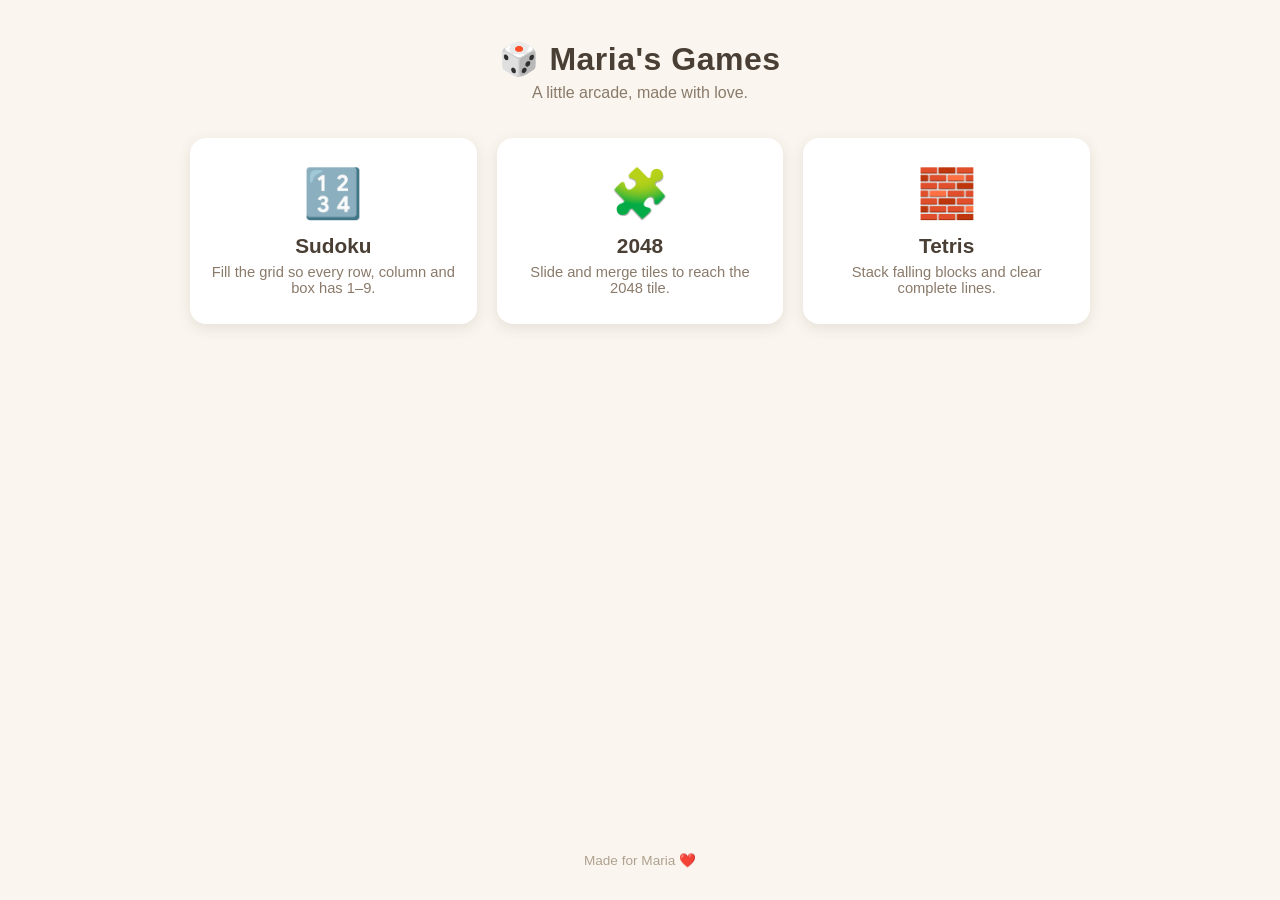
==== index.html @ 68cc4402 "Maria's Games: Sudoku, 2048 and Tetris static site Co-Authored-By: Claude Fable 5 <noreply@anthropic" ====
<!DOCTYPE html>
<html lang="en">
<head>
<meta charset="UTF-8">
<meta name="viewport" content="width=device-width, initial-scale=1.0">
<title>Maria's Games</title>
<link rel="icon" href="data:image/svg+xml,<svg xmlns=%22http://www.w3.org/2000/svg%22 viewBox=%220 0 100 100%22><text y=%22.9em%22 font-size=%2290%22>🎲</text></svg>">
<link rel="stylesheet" href="style.css">
</head>
<body>
<header class="site">
  <h1>🎲 Maria's Games</h1>
  <p class="tagline">A little arcade, made with love.</p>
</header>
<main>
  <div class="game-grid">
    <a class="game-card" href="sudoku.html">
      <span class="emoji">🔢</span>
      <h2>Sudoku</h2>
      <p>Fill the grid so every row, column and box has 1–9.</p>
    </a>
    <a class="game-card" href="2048.html">
      <span class="emoji">🧩</span>
      <h2>2048</h2>
      <p>Slide and merge tiles to reach the 2048 tile.</p>
    </a>
    <a class="game-card" href="tetris.html">
      <span class="emoji">🧱</span>
      <h2>Tetris</h2>
      <p>Stack falling blocks and clear complete lines.</p>
    </a>
  </div>
</main>
<footer class="site">Made for Maria ❤️</footer>
</body>
</html>
---- style.css ----
/* Shared look for Maria's Games */
* { box-sizing: border-box; margin: 0; padding: 0; }

:root {
  --bg: #faf6ef;
  --card: #ffffff;
  --ink: #4a3f35;
  --accent: #e2707a;
  --accent-dark: #c9545f;
  --soft: #f0e6d8;
  --shadow: 0 4px 14px rgba(74, 63, 53, 0.12);
}

body {
  font-family: -apple-system, BlinkMacSystemFont, "Segoe UI", Roboto, sans-serif;
  background: var(--bg);
  color: var(--ink);
  min-height: 100vh;
  display: flex;
  flex-direction: column;
  align-items: center;
  padding: 16px;
}

header.site {
  text-align: center;
  margin: 24px 0 8px;
}

header.site h1 {
  font-size: 2rem;
  letter-spacing: 0.5px;
}

header.site h1 a {
  color: var(--ink);
  text-decoration: none;
}

header.site p.tagline {
  color: #8a7a6a;
  margin-top: 6px;
}

a.back {
  display: inline-block;
  margin-top: 6px;
  color: var(--accent-dark);
  text-decoration: none;
  font-weight: 600;
}
a.back:hover { text-decoration: underline; }

main {
  width: 100%;
  max-width: 900px;
  display: flex;
  flex-direction: column;
  align-items: center;
  flex: 1;
}

/* Landing page cards */
.game-grid {
  display: grid;
  grid-template-columns: repeat(auto-fit, minmax(220px, 1fr));
  gap: 20px;
  width: 100%;
  margin-top: 28px;
}

.game-card {
  background: var(--card);
  border-radius: 16px;
  box-shadow: var(--shadow);
  padding: 28px 20px;
  text-align: center;
  text-decoration: none;
  color: var(--ink);
  transition: transform 0.15s ease, box-shadow 0.15s ease;
}

.game-card:hover {
  transform: translateY(-4px);
  box-shadow: 0 8px 22px rgba(74, 63, 53, 0.18);
}

.game-card .emoji { font-size: 3rem; display: block; margin-bottom: 12px; }
.game-card h2 { font-size: 1.3rem; margin-bottom: 6px; }
.game-card p { color: #8a7a6a; font-size: 0.92rem; }

/* Game pages */
.panel {
  background: var(--card);
  border-radius: 16px;
  box-shadow: var(--shadow);
  padding: 20px;
  margin-top: 16px;
}

.hud {
  display: flex;
  gap: 12px;
  justify-content: center;
  flex-wrap: wrap;
  margin: 12px 0;
}

.hud .stat {
  background: var(--soft);
  border-radius: 10px;
  padding: 8px 16px;
  text-align: center;
  min-width: 90px;
}

.hud .stat .label { font-size: 0.72rem; text-transform: uppercase; letter-spacing: 1px; color: #8a7a6a; }
.hud .stat .value { font-size: 1.25rem; font-weight: 700; }

button.btn {
  font: inherit;
  font-weight: 600;
  background: var(--accent);
  color: #fff;
  border: none;
  border-radius: 10px;
  padding: 10px 18px;
  cursor: pointer;
  transition: background 0.15s ease;
}
button.btn:hover { background: var(--accent-dark); }
button.btn.secondary { background: var(--soft); color: var(--ink); }
button.btn.secondary:hover { background: #e4d8c4; }

.controls-hint { color: #8a7a6a; font-size: 0.85rem; text-align: center; margin-top: 10px; }

footer.site {
  margin-top: 32px;
  padding: 16px;
  color: #b0a290;
  font-size: 0.85rem;
  text-align: center;
}
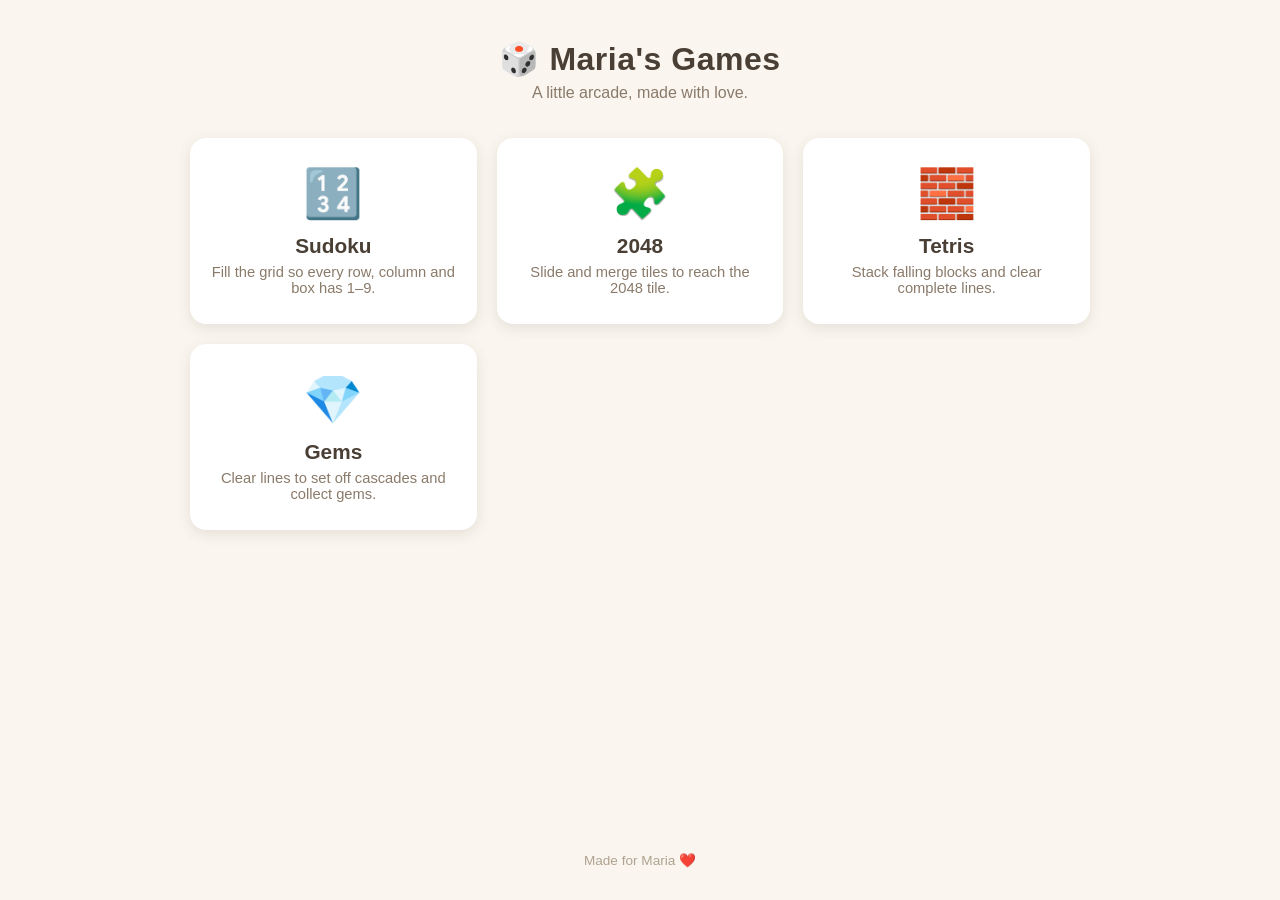
==== commit e015b426: "Add Gems: cascade Tetris variant with collectible gems Co-Authored-By: Claude Fable 5 <noreply@anthr" ====
--- a/index.html
+++ b/index.html
@@ -29,6 +29,11 @@
       <h2>Tetris</h2>
       <p>Stack falling blocks and clear complete lines.</p>
     </a>
+    <a class="game-card" href="gems.html">
+      <span class="emoji">💎</span>
+      <h2>Gems</h2>
+      <p>Clear lines to set off cascades and collect gems.</p>
+    </a>
   </div>
 </main>
 <footer class="site">Made for Maria ❤️</footer>
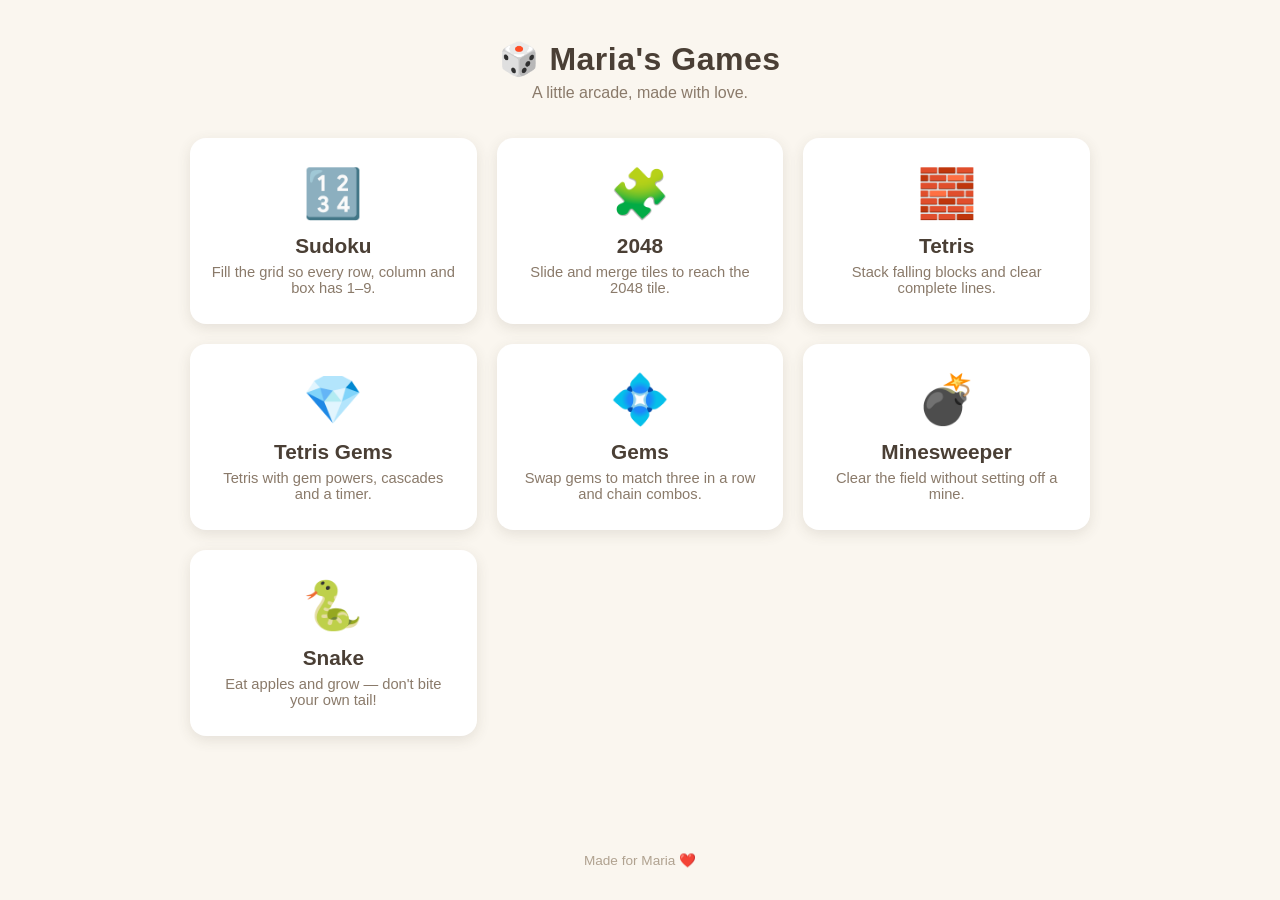
==== commit da90b64a: "Rename Gems to Tetris Gems; add match-3 Gems, Minesweeper and Snake Co-Authored-By: Claude Fable 5 <" ====
--- a/index.html
+++ b/index.html
@@ -6,6 +6,8 @@
 <title>Maria's Games</title>
 <link rel="icon" href="data:image/svg+xml,<svg xmlns=%22http://www.w3.org/2000/svg%22 viewBox=%220 0 100 100%22><text y=%22.9em%22 font-size=%2290%22>🎲</text></svg>">
 <link rel="stylesheet" href="style.css">
+<script async src="https://pagead2.googlesyndication.com/pagead/js/adsbygoogle.js?client=ca-pub-5441764367815214"
+     crossorigin="anonymous"></script>
 </head>
 <body>
 <header class="site">
@@ -29,10 +31,25 @@
       <h2>Tetris</h2>
       <p>Stack falling blocks and clear complete lines.</p>
     </a>
+    <a class="game-card" href="tetris-gems.html">
+      <span class="emoji">💎</span>
+      <h2>Tetris Gems</h2>
+      <p>Tetris with gem powers, cascades and a timer.</p>
+    </a>
     <a class="game-card" href="gems.html">
-      <span class="emoji">💎</span>
+      <span class="emoji">💠</span>
       <h2>Gems</h2>
-      <p>Clear lines to set off cascades and collect gems.</p>
+      <p>Swap gems to match three in a row and chain combos.</p>
+    </a>
+    <a class="game-card" href="mines.html">
+      <span class="emoji">💣</span>
+      <h2>Minesweeper</h2>
+      <p>Clear the field without setting off a mine.</p>
+    </a>
+    <a class="game-card" href="snake.html">
+      <span class="emoji">🐍</span>
+      <h2>Snake</h2>
+      <p>Eat apples and grow — don't bite your own tail!</p>
     </a>
   </div>
 </main>
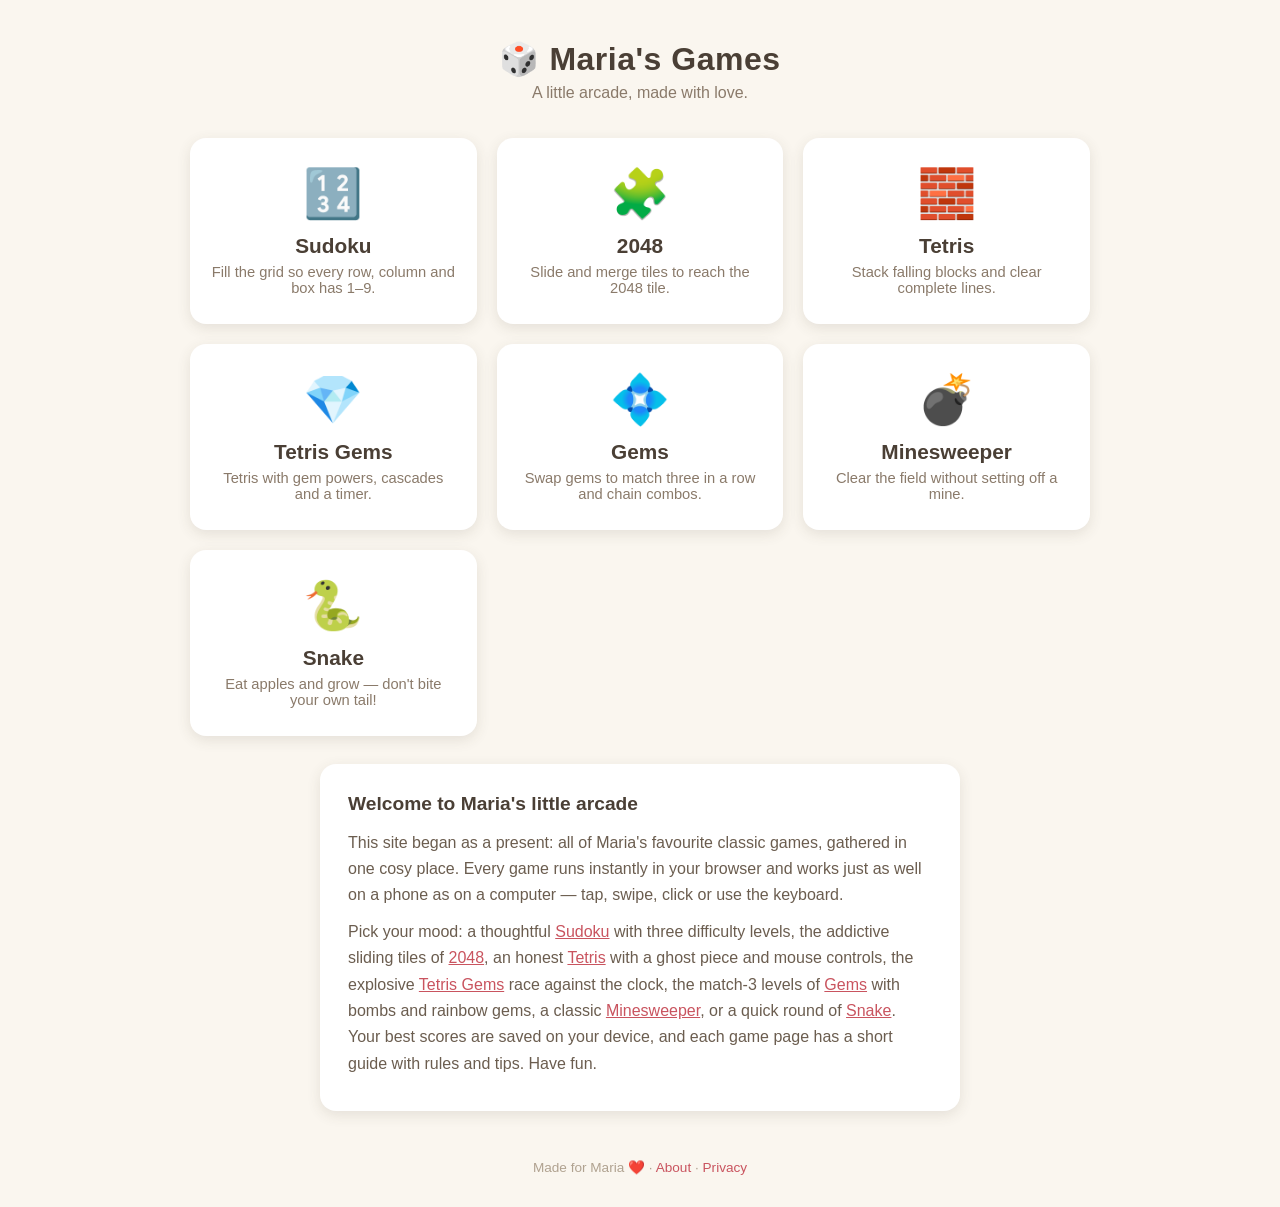
==== commit 2ef671b3: "Add real content for AdSense review: game guides, about, privacy policy, sitemap Co-Authored-By: Cla" ====
--- a/index.html
+++ b/index.html
@@ -3,7 +3,8 @@
 <head>
 <meta charset="UTF-8">
 <meta name="viewport" content="width=device-width, initial-scale=1.0">
-<title>Maria's Games</title>
+<title>Maria's Games — free classic browser games</title>
+<meta name="description" content="Play Sudoku, 2048, Tetris, match-3 Gems, Minesweeper and Snake free in your browser. No accounts, no downloads — just classic games made with love.">
 <link rel="icon" href="data:image/svg+xml,<svg xmlns=%22http://www.w3.org/2000/svg%22 viewBox=%220 0 100 100%22><text y=%22.9em%22 font-size=%2290%22>🎲</text></svg>">
 <link rel="stylesheet" href="style.css">
 <script async src="https://pagead2.googlesyndication.com/pagead/js/adsbygoogle.js?client=ca-pub-5441764367815214"
@@ -52,7 +53,21 @@
       <p>Eat apples and grow — don't bite your own tail!</p>
     </a>
   </div>
+  <section class="game-info">
+    <h2>Welcome to Maria's little arcade</h2>
+    <p>This site began as a present: all of Maria's favourite classic games, gathered in
+    one cosy place. Every game runs instantly in your browser and works just as well on a
+    phone as on a computer — tap, swipe, click or use the keyboard.</p>
+    <p>Pick your mood: a thoughtful <a href="sudoku.html">Sudoku</a> with three difficulty
+    levels, the addictive sliding tiles of <a href="2048.html">2048</a>, an honest
+    <a href="tetris.html">Tetris</a> with a ghost piece and mouse controls, the explosive
+    <a href="tetris-gems.html">Tetris Gems</a> race against the clock, the match-3 levels of
+    <a href="gems.html">Gems</a> with bombs and rainbow gems, a classic
+    <a href="mines.html">Minesweeper</a>, or a quick round of <a href="snake.html">Snake</a>.
+    Your best scores are saved on your device, and each game page has a short guide with
+    rules and tips. Have fun.</p>
+  </section>
 </main>
-<footer class="site">Made for Maria ❤️</footer>
+<footer class="site">Made for Maria ❤️ · <a href="about.html">About</a> · <a href="privacy.html">Privacy</a></footer>
 </body>
 </html>
--- a/style.css
+++ b/style.css
@@ -134,6 +134,43 @@
 
 .controls-hint { color: #8a7a6a; font-size: 0.85rem; text-align: center; margin-top: 10px; }
 
+/* Break-reminder popup */
+.fxb-back {
+  position: fixed;
+  inset: 0;
+  background: rgba(58, 49, 69, 0.55);
+  display: flex;
+  align-items: center;
+  justify-content: center;
+  z-index: 1000;
+  padding: 16px;
+  animation: fxbfade 0.3s ease;
+}
+.fxb-card {
+  background: var(--card);
+  border-radius: 20px;
+  padding: 28px 24px;
+  max-width: 340px;
+  text-align: center;
+  box-shadow: 0 12px 40px rgba(0, 0, 0, 0.3);
+  animation: fxbpop 0.45s cubic-bezier(0.3, 1.4, 0.5, 1);
+}
+.fxb-card h2 { margin-bottom: 10px; color: var(--ink); }
+.fxb-card p { color: #8a7a6a; line-height: 1.55; margin-bottom: 18px; }
+.fxb-emoji { font-size: 3.2rem; margin-bottom: 8px; animation: fxbbounce 1.4s ease infinite; }
+@keyframes fxbfade { from { opacity: 0; } }
+@keyframes fxbpop { from { scale: 0.6; opacity: 0; } }
+@keyframes fxbbounce { 0%, 100% { translate: 0 0; } 50% { translate: 0 -8px; } }
+
+.fx-shake { animation: fxshake 0.4s ease; }
+@keyframes fxshake {
+  0%, 100% { translate: 0 0; }
+  20% { translate: -6px 3px; }
+  40% { translate: 5px -4px; }
+  60% { translate: -4px -3px; }
+  80% { translate: 3px 4px; }
+}
+
 footer.site {
   margin-top: 32px;
   padding: 16px;
@@ -141,3 +178,24 @@
   font-size: 0.85rem;
   text-align: center;
 }
+
+footer.site a { color: var(--accent-dark); text-decoration: none; }
+footer.site a:hover { text-decoration: underline; }
+
+/* Text content sections (game guides, about, privacy) */
+.game-info {
+  max-width: 640px;
+  width: 100%;
+  margin-top: 28px;
+  background: var(--card);
+  border-radius: 16px;
+  box-shadow: var(--shadow);
+  padding: 24px 28px;
+  line-height: 1.65;
+}
+.game-info h2 { margin-bottom: 10px; font-size: 1.2rem; }
+.game-info h3 { margin: 16px 0 6px; font-size: 1.05rem; }
+.game-info p { margin-bottom: 10px; color: #6b5d4f; }
+.game-info ul { margin: 0 0 10px 20px; color: #6b5d4f; }
+.game-info li { margin-bottom: 6px; }
+.game-info a { color: var(--accent-dark); }
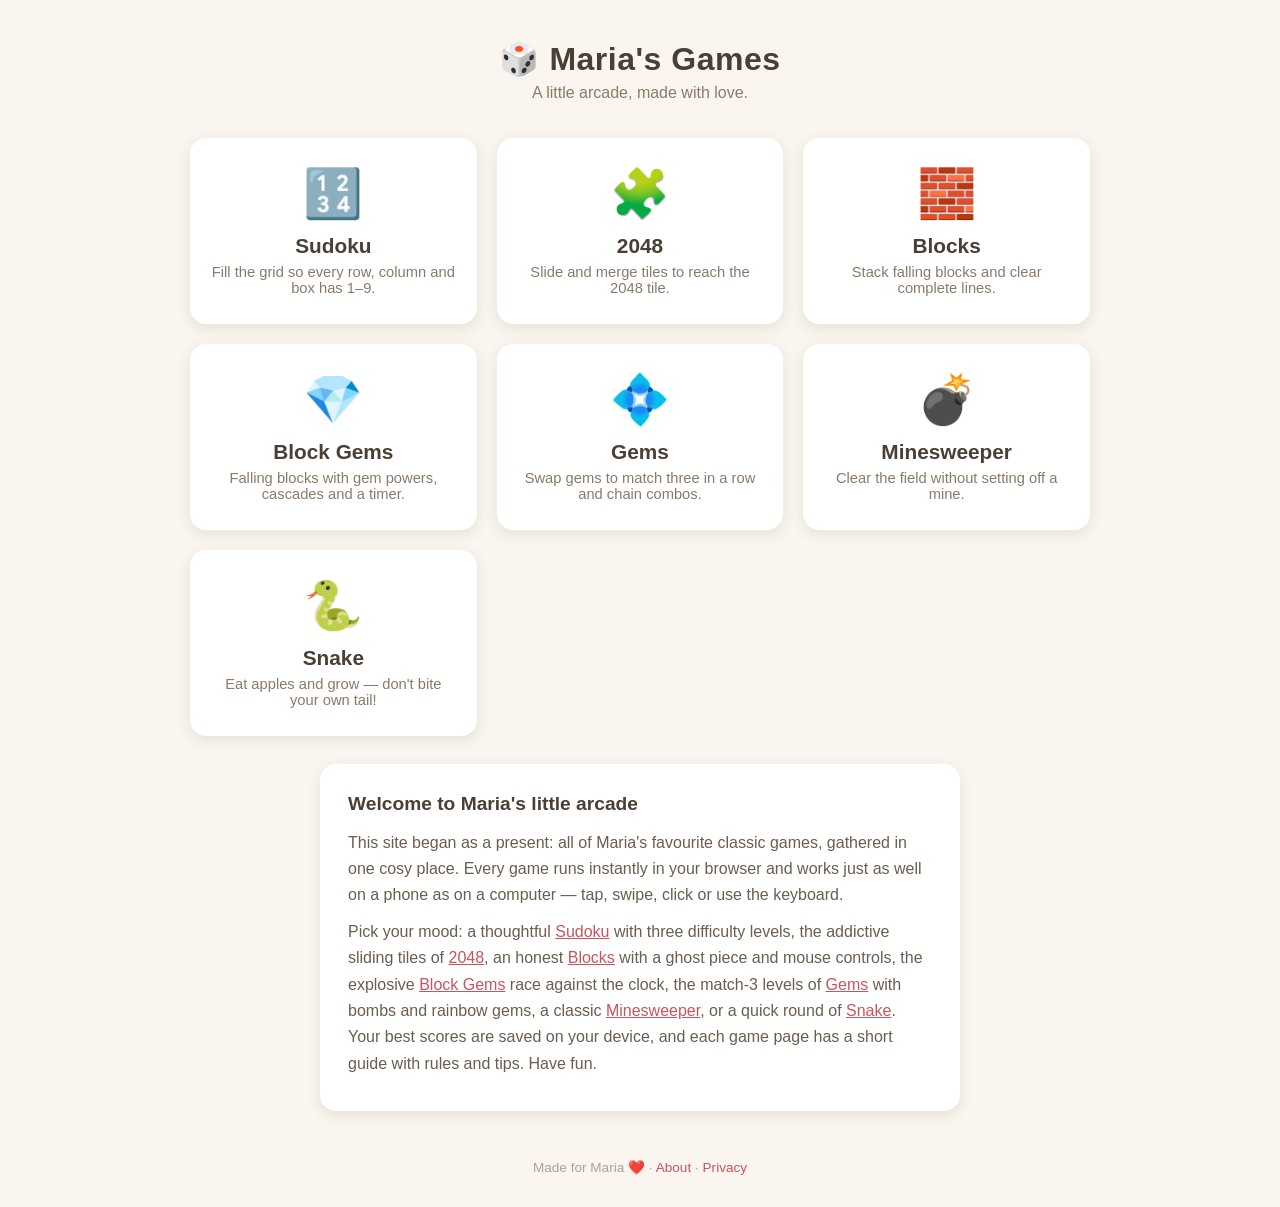
==== commit e64fc0a2: "Rename Tetris to Blocks and Tetris Gems to Block Gems; redirect old URLs Co-Authored-By: Claude Fabl" ====
--- a/index.html
+++ b/index.html
@@ -4,7 +4,7 @@
 <meta charset="UTF-8">
 <meta name="viewport" content="width=device-width, initial-scale=1.0">
 <title>Maria's Games — free classic browser games</title>
-<meta name="description" content="Play Sudoku, 2048, Tetris, match-3 Gems, Minesweeper and Snake free in your browser. No accounts, no downloads — just classic games made with love.">
+<meta name="description" content="Play Sudoku, 2048, Blocks, match-3 Gems, Minesweeper and Snake free in your browser. No accounts, no downloads — just classic games made with love.">
 <link rel="icon" href="data:image/svg+xml,<svg xmlns=%22http://www.w3.org/2000/svg%22 viewBox=%220 0 100 100%22><text y=%22.9em%22 font-size=%2290%22>🎲</text></svg>">
 <link rel="stylesheet" href="style.css">
 <script async src="https://pagead2.googlesyndication.com/pagead/js/adsbygoogle.js?client=ca-pub-5441764367815214"
@@ -27,15 +27,15 @@
       <h2>2048</h2>
       <p>Slide and merge tiles to reach the 2048 tile.</p>
     </a>
-    <a class="game-card" href="tetris.html">
+    <a class="game-card" href="blocks.html">
       <span class="emoji">🧱</span>
-      <h2>Tetris</h2>
+      <h2>Blocks</h2>
       <p>Stack falling blocks and clear complete lines.</p>
     </a>
-    <a class="game-card" href="tetris-gems.html">
+    <a class="game-card" href="block-gems.html">
       <span class="emoji">💎</span>
-      <h2>Tetris Gems</h2>
-      <p>Tetris with gem powers, cascades and a timer.</p>
+      <h2>Block Gems</h2>
+      <p>Falling blocks with gem powers, cascades and a timer.</p>
     </a>
     <a class="game-card" href="gems.html">
       <span class="emoji">💠</span>
@@ -60,8 +60,8 @@
     phone as on a computer — tap, swipe, click or use the keyboard.</p>
     <p>Pick your mood: a thoughtful <a href="sudoku.html">Sudoku</a> with three difficulty
     levels, the addictive sliding tiles of <a href="2048.html">2048</a>, an honest
-    <a href="tetris.html">Tetris</a> with a ghost piece and mouse controls, the explosive
-    <a href="tetris-gems.html">Tetris Gems</a> race against the clock, the match-3 levels of
+    <a href="blocks.html">Blocks</a> with a ghost piece and mouse controls, the explosive
+    <a href="block-gems.html">Block Gems</a> race against the clock, the match-3 levels of
     <a href="gems.html">Gems</a> with bombs and rainbow gems, a classic
     <a href="mines.html">Minesweeper</a>, or a quick round of <a href="snake.html">Snake</a>.
     Your best scores are saved on your device, and each game page has a short guide with
